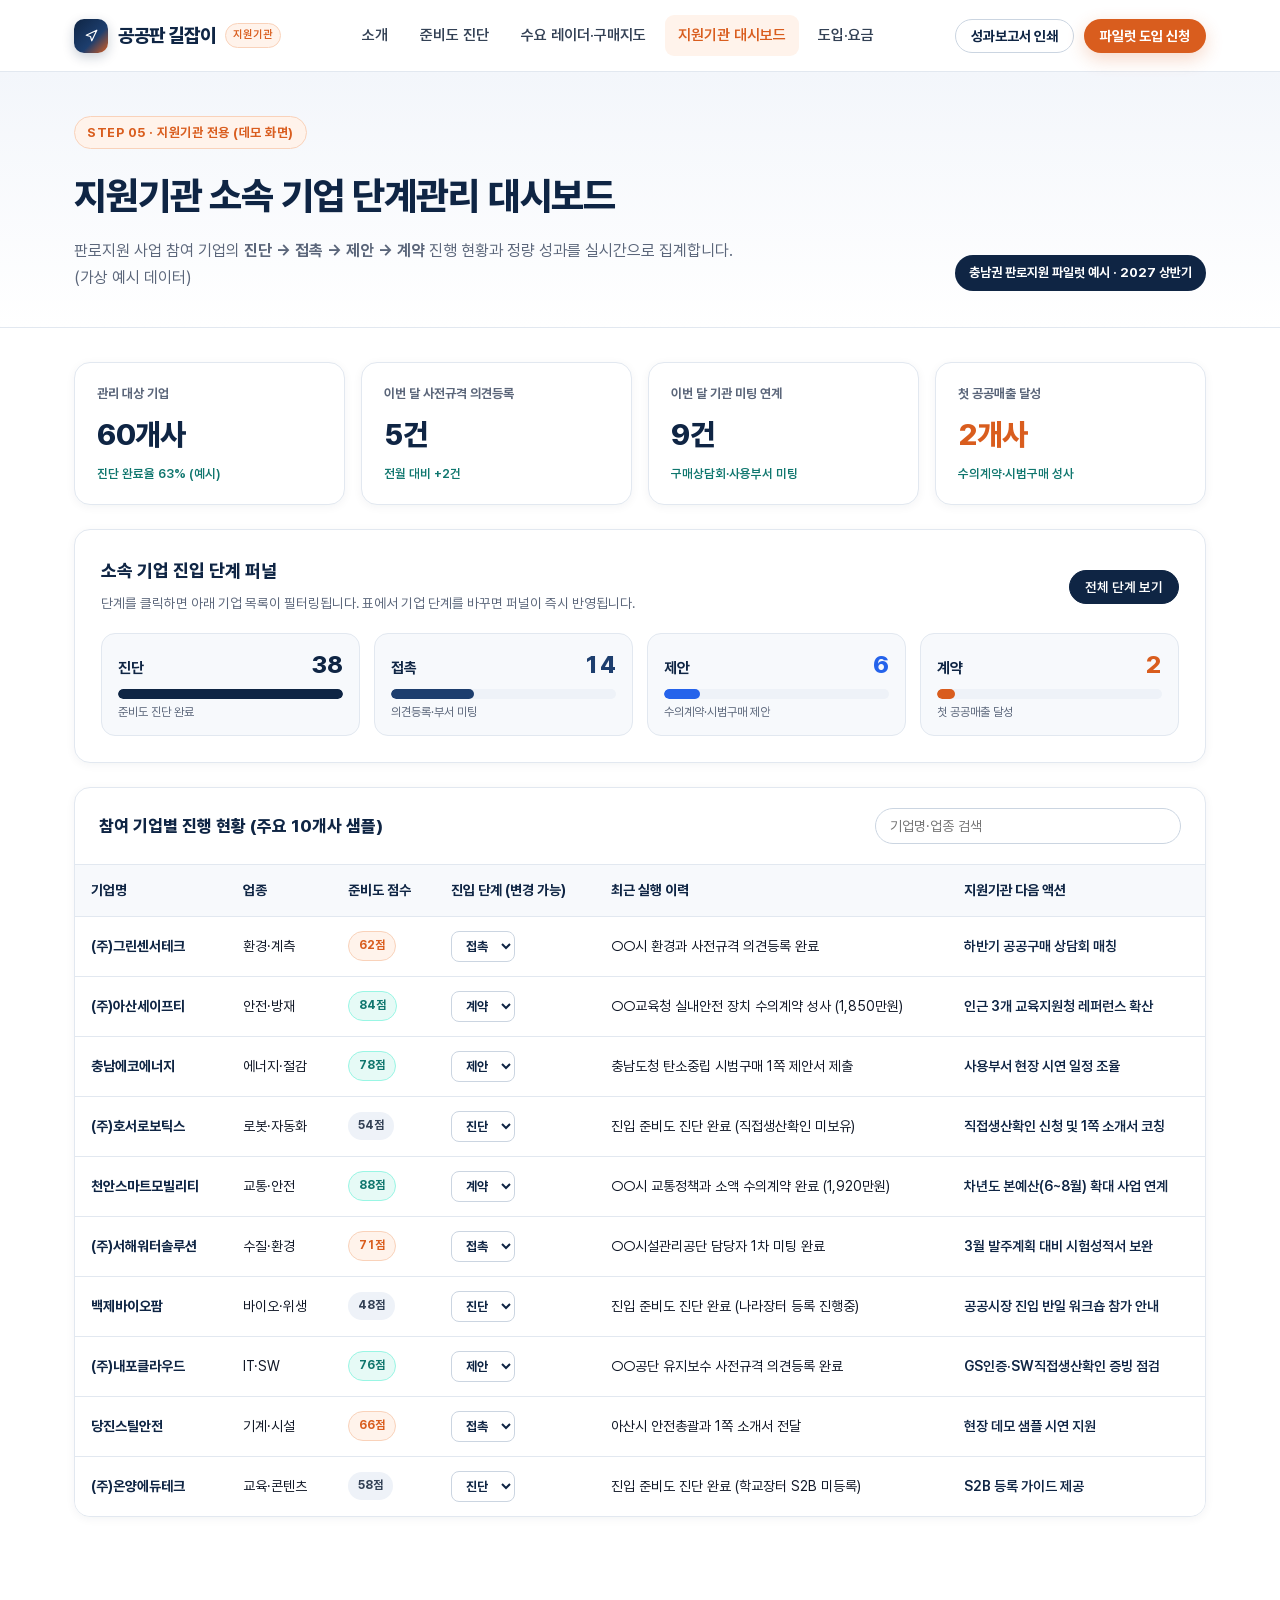
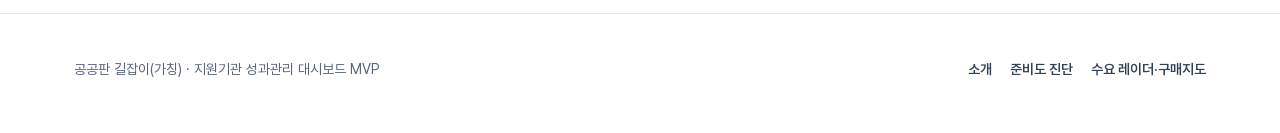
==== dashboard.html @ 9d16e3e1 "feat: initial MVP demo for 공공판 길잡이 (4-page static site + Pretendard + SEO)" ====
<!DOCTYPE html>
<html lang="ko">
<head>
  <meta charset="UTF-8" />
  <meta name="viewport" content="width=device-width, initial-scale=1.0" />
  <title>지원기관 단계관리 대시보드 — 공공판 길잡이</title>
  <meta name="description" content="테크노파크·창조경제혁신센터·창업보육센터·지자체를 위한 소속 기업 공공시장 진입 단계(진단→접촉→제안→계약) 성과관리 대시보드" />
  <meta name="robots" content="index, follow" />
  <meta name="theme-color" content="#0F2544" />
  <link rel="icon" type="image/svg+xml" href="./assets/favicon.svg" />
  <meta property="og:type" content="website" />
  <meta property="og:locale" content="ko_KR" />
  <meta property="og:title" content="지원기관 단계관리 대시보드 — 공공판 길잡이" />
  <meta property="og:description" content="소속 기업별 진단·접촉·제안·계약 퍼널과 사전규격 의견등록·기관 미팅·첫 공공매출 성과 집계" />
  <meta property="og:image" content="https://jaymunsh.github.io/modoo-demo/assets/og-image.svg" />
  <link rel="stylesheet" href="./css/style.css" />
  <style>
    .kpi-grid {
      display: grid;
      grid-template-columns: repeat(4, 1fr);
      gap: 16px;
      margin-bottom: 24px;
    }
    .kpi-card {
      background: #fff;
      border: 1px solid var(--line);
      border-radius: 16px;
      padding: 20px 22px;
      box-shadow: var(--shadow-sm);
    }
    .kpi-label {
      font-size: 13px;
      font-weight: 700;
      color: var(--muted);
      margin-bottom: 6px;
    }
    .kpi-val {
      font-size: 30px;
      font-weight: 800;
      color: var(--navy);
      letter-spacing: -0.03em;
    }
    .kpi-val.accent { color: var(--accent); }
    .kpi-sub {
      font-size: 12.5px;
      color: var(--teal);
      font-weight: 600;
      margin-top: 4px;
    }
    .funnel-grid {
      display: grid;
      grid-template-columns: repeat(4, 1fr);
      gap: 14px;
      margin-top: 16px;
    }
    .funnel-btn {
      background: var(--surface);
      border: 1.5px solid var(--line);
      border-radius: 14px;
      padding: 16px;
      text-align: left;
      cursor: pointer;
      transition: all .16s ease;
    }
    .funnel-btn:hover { border-color: var(--navy-mid); }
    .funnel-btn.active {
      border-color: var(--accent);
      background: var(--accent-soft);
    }
    .funnel-bar-bg {
      height: 10px;
      background: var(--surface-2);
      border-radius: 999px;
      overflow: hidden;
      margin: 10px 0 6px;
    }
    .funnel-bar-fill {
      height: 100%;
      border-radius: 999px;
      transition: width .25s ease;
    }
    .stage-select {
      padding: 6px 10px;
      border-radius: 8px;
      border: 1px solid var(--line-strong);
      font-size: 13px;
      font-weight: 700;
      color: var(--navy);
      background: #fff;
      cursor: pointer;
    }
    @media (max-width: 900px) {
      .kpi-grid, .funnel-grid { grid-template-columns: repeat(2, 1fr); }
    }
    @media (max-width: 520px) {
      .kpi-grid, .funnel-grid { grid-template-columns: 1fr; }
    }
  </style>
</head>
<body>
  <header class="site-header">
    <div class="wrap header-inner">
      <a href="./index.html" class="brand">
        <span class="brand-mark" aria-hidden="true">
          <svg width="17" height="17" viewBox="0 0 24 24" fill="none" stroke="currentColor" stroke-width="1.65" stroke-linecap="round" stroke-linejoin="round"><path d="M4.5 11.6L19.5 4.5L12.4 19.5L10.6 13.4L4.5 11.6Z"></path></svg>
        </span>
        <span>공공판 길잡이</span>
        <span class="brand-sub">지원기관</span>
      </a>
      <nav class="nav-links">
        <a href="./index.html" class="nav-link">소개</a>
        <a href="./diagnosis.html" class="nav-link">준비도 진단</a>
        <a href="./radar.html" class="nav-link">수요 레이더·구매지도</a>
        <a href="./dashboard.html" class="nav-link active">지원기관 대시보드</a>
        <a href="./index.html#pricing" class="nav-link">도입·요금</a>
      </nav>
      <div class="nav-actions">
        <button type="button" class="btn btn-outline btn-sm" onclick="window.print()">성과보고서 인쇄</button>
        <button type="button" class="btn btn-primary btn-sm" data-open-modal="pilot" data-preset="기관 파일럿">파일럿 도입 신청</button>
      </div>
      <button type="button" id="menuToggle" class="menu-toggle" aria-label="메뉴 열기" aria-expanded="false">
        <svg width="20" height="20" viewBox="0 0 24 24" fill="none" stroke="currentColor" stroke-width="2.2"><line x1="3" y1="6" x2="21" y2="6"></line><line x1="3" y1="12" x2="21" y2="12"></line><line x1="3" y1="18" x2="21" y2="18"></line></svg>
      </button>
    </div>
  </header>

  <div id="mobileDrawer" class="mobile-drawer">
    <a href="./index.html" class="nav-link">소개</a>
    <a href="./diagnosis.html" class="nav-link">준비도 진단</a>
    <a href="./radar.html" class="nav-link">수요 레이더·구매지도</a>
    <a href="./dashboard.html" class="nav-link active">지원기관 대시보드</a>
    <a href="./index.html#pricing" class="nav-link">도입·요금</a>
  </div>

  <section class="page-hero">
    <div class="wrap" style="display:flex;justify-content:space-between;align-items:flex-end;gap:16px;flex-wrap:wrap;">
      <div>
        <div class="eyebrow">Step 05 · 지원기관 전용 (데모 화면)</div>
        <h1>지원기관 소속 기업 단계관리 대시보드</h1>
        <p>판로지원 사업 참여 기업의 <strong>진단 → 접촉 → 제안 → 계약</strong> 진행 현황과 정량 성과를 실시간으로 집계합니다. (가상 예시 데이터)</p>
      </div>
      <span class="badge badge-navy" style="padding:7px 14px;font-size:13px;">충남권 판로지원 파일럿 예시 · 2027 상반기</span>
    </div>
  </section>

  <section class="section" style="padding-top:34px;">
    <div class="wrap">
      <!-- KPI Row -->
      <div class="kpi-grid">
        <div class="kpi-card">
          <div class="kpi-label">관리 대상 기업</div>
          <div id="kpiTotal" class="kpi-val num">60개사</div>
          <div class="kpi-sub">진단 완료율 63% (예시)</div>
        </div>
        <div class="kpi-card">
          <div class="kpi-label">이번 달 사전규격 의견등록</div>
          <div class="kpi-val num">5건</div>
          <div class="kpi-sub">전월 대비 +2건</div>
        </div>
        <div class="kpi-card">
          <div class="kpi-label">이번 달 기관 미팅 연계</div>
          <div class="kpi-val num">9건</div>
          <div class="kpi-sub">구매상담회·사용부서 미팅</div>
        </div>
        <div class="kpi-card">
          <div class="kpi-label">첫 공공매출 달성</div>
          <div id="kpiContract" class="kpi-val accent num">2개사</div>
          <div class="kpi-sub">수의계약·시범구매 성사</div>
        </div>
      </div>

      <!-- Interactive Funnel Card -->
      <div class="card" style="margin-bottom:24px;">
        <div style="display:flex;justify-content:space-between;align-items:center;flex-wrap:wrap;gap:10px;">
          <div>
            <h3 style="margin:0 0 4px;font-size:18px;font-weight:800;color:var(--navy);">소속 기업 진입 단계 퍼널</h3>
            <span style="font-size:13.5px;color:var(--muted);">단계를 클릭하면 아래 기업 목록이 필터링됩니다. 표에서 기업 단계를 바꾸면 퍼널이 즉시 반영됩니다.</span>
          </div>
          <button type="button" id="showAllStagesBtn" class="pill-btn active">전체 단계 보기</button>
        </div>
        <div id="funnelGrid" class="funnel-grid"></div>
      </div>

      <!-- Company Pipeline Table -->
      <div class="card" style="padding:0;overflow:hidden;">
        <div style="padding:20px 24px;border-bottom:1px solid var(--line);display:flex;justify-content:space-between;align-items:center;flex-wrap:wrap;gap:12px;">
          <h3 style="margin:0;font-size:17px;font-weight:800;color:var(--navy);">참여 기업별 진행 현황 (주요 10개사 샘플)</h3>
          <input id="companySearch" type="search" class="search-input" placeholder="기업명·업종 검색" />
        </div>
        <div class="table-wrap" style="border:none;border-radius:0;box-shadow:none;">
          <table class="data-table">
            <thead>
              <tr>
                <th>기업명</th>
                <th>업종</th>
                <th>준비도 점수</th>
                <th>진입 단계 (변경 가능)</th>
                <th>최근 실행 이력</th>
                <th>지원기관 다음 액션</th>
              </tr>
            </thead>
            <tbody id="companyTableBody"></tbody>
          </table>
        </div>
      </div>
    </div>
  </section>

  <!-- Pilot Modal -->
  <div id="pilotModal" class="modal-backdrop" role="dialog" aria-modal="true" aria-labelledby="pilotModalTitle">
    <div class="modal-box">
      <button type="button" id="pilotModalClose" class="modal-close" aria-label="닫기">
        <svg width="16" height="16" viewBox="0 0 24 24" fill="none" stroke="currentColor" stroke-width="2.4"><line x1="18" y1="6" x2="6" y2="18"></line><line x1="6" y1="6" x2="18" y2="18"></line></svg>
      </button>
      <div id="pilotFormWrap">
        <span class="badge badge-accent" style="margin-bottom:10px;">2027 상반기 무상 파일럿</span>
        <h3 id="pilotModalTitle" style="margin:0 0 6px;font-size:22px;color:var(--navy);">지원기관 대시보드 파일럿 신청</h3>
        <p style="margin:0;font-size:14px;color:var(--muted);">테크노파크·창조경제혁신센터·창업보육센터·지자체 담당자님께 맞춤형 파일럿 구성을 안내해 드립니다.</p>
        <form id="pilotForm" class="form-grid">
          <div>
            <label class="form-label" for="inquiryType">희망 플랜</label>
            <select id="inquiryType" class="form-control">
              <option value="기관 파일럿">2027 상반기 무상 파일럿 (충남 5곳)</option>
              <option value="라이트">라이트 (연 240만원 · 20개사)</option>
              <option value="스탠다드">스탠다드 (연 600만원 · 50개사)</option>
              <option value="위탁형">위탁형 (연 1,500만원 · 100개사)</option>
            </select>
          </div>
          <div>
            <label class="form-label" for="orgName">기관명</label>
            <input id="orgName" type="text" class="form-control" placeholder="예: 충남테크노파크 / 호서대 창업보육센터" required />
          </div>
          <div>
            <label class="form-label" for="contactInfo">담당자 성함 및 연락처</label>
            <input id="contactInfo" type="text" class="form-control" placeholder="예: 김담당 / contact@tp.or.kr" required />
          </div>
          <button type="submit" class="btn btn-primary" style="width:100%;">파일럿 신청 접수</button>
        </form>
      </div>
      <div id="pilotFormDone" style="display:none;text-align:center;padding:18px 8px;">
        <h3 style="margin:0 0 8px;color:var(--navy);">파일럿 신청이 접수되었습니다</h3>
        <p style="margin:0;font-size:14px;color:var(--muted);">프로토타입 시연용 접수가 완료되었습니다.</p>
      </div>
    </div>
  </div>

  <footer class="site-footer">
    <div class="wrap" style="display:flex;justify-content:space-between;flex-wrap:wrap;gap:12px;">
      <span>공공판 길잡이(가칭) · 지원기관 성과관리 대시보드 MVP</span>
      <div class="footer-links">
        <a href="./index.html">소개</a>
        <a href="./diagnosis.html">준비도 진단</a>
        <a href="./radar.html">수요 레이더·구매지도</a>
      </div>
    </div>
  </footer>

  <script src="./js/common.js"></script>
  <script src="./js/dashboard.js"></script>
</body>
</html>
---- css/style.css ----
/* ==========================================================================
   공공판 길잡이 — Shared Design System & Stylesheet
   ========================================================================== */

@font-face {
  font-family: 'Pretendard';
  font-weight: 400;
  font-display: swap;
  src: url('../assets/fonts/Pretendard-Regular.subset.woff2') format('woff2');
}
@font-face {
  font-family: 'Pretendard';
  font-weight: 500;
  font-display: swap;
  src: url('../assets/fonts/Pretendard-Medium.subset.woff2') format('woff2');
}
@font-face {
  font-family: 'Pretendard';
  font-weight: 600;
  font-display: swap;
  src: url('../assets/fonts/Pretendard-SemiBold.subset.woff2') format('woff2');
}
@font-face {
  font-family: 'Pretendard';
  font-weight: 700;
  font-display: swap;
  src: url('../assets/fonts/Pretendard-Bold.subset.woff2') format('woff2');
}
@font-face {
  font-family: 'Pretendard';
  font-weight: 800;
  font-display: swap;
  src: url('../assets/fonts/Pretendard-ExtraBold.subset.woff2') format('woff2');
}

:root {
  --navy: #0F2544;
  --navy-deep: #09182E;
  --navy-mid: #1D3E6E;
  --accent: #D95D1E;
  --accent-hover: #BF4D14;
  --accent-soft: #FFF3EB;
  --accent-line: #F9D2BA;
  --blue: #2563EB;
  --blue-soft: #EFF6FF;
  --blue-line: #C7DCFE;
  --teal: #0F766E;
  --teal-soft: #E6FAF6;
  --bg: #FFFFFF;
  --surface: #F7F9FC;
  --surface-2: #EEF2F8;
  --ink: #111827;
  --ink-2: #334155;
  --muted: #5B667A;
  --line: #E2E8F0;
  --line-strong: #CBD5E1;
  --radius-sm: 10px;
  --radius-md: 16px;
  --radius-lg: 24px;
  --shadow-sm: 0 2px 10px rgba(15, 37, 68, 0.05);
  --shadow-md: 0 10px 30px rgba(15, 37, 68, 0.08);
  --shadow-lg: 0 22px 54px rgba(15, 37, 68, 0.14);
  --max-w: 1180px;
  --header-h: 72px;
}

*, *::before, *::after {
  box-sizing: border-box;
}

html {
  scroll-behavior: smooth;
  -webkit-font-smoothing: antialiased;
  -moz-osx-font-smoothing: grayscale;
}

body {
  margin: 0;
  font-family: 'Pretendard', -apple-system, BlinkMacSystemFont, 'Apple SD Gothic Neo', 'Malgun Gothic', sans-serif;
  font-size: 16px;
  line-height: 1.65;
  color: var(--ink);
  background: var(--bg);
  word-break: keep-all;
  overflow-x: hidden;
}

a {
  color: inherit;
  text-decoration: none;
}

button, input, select, textarea {
  font-family: inherit;
}

img, svg {
  display: block;
}

.num {
  font-variant-numeric: tabular-nums;
}

.wrap {
  width: 100%;
  max-width: var(--max-w);
  margin: 0 auto;
  padding: 0 24px;
}

/* ==========================================================================
   Header & Navigation
   ========================================================================== */
.site-header {
  position: sticky;
  top: 0;
  z-index: 100;
  height: var(--header-h);
  background: rgba(255, 255, 255, 0.92);
  backdrop-filter: blur(12px);
  -webkit-backdrop-filter: blur(12px);
  border-bottom: 1px solid var(--line);
}

.header-inner {
  height: 100%;
  display: flex;
  align-items: center;
  justify-content: space-between;
  gap: 24px;
}

.brand {
  display: inline-flex;
  align-items: center;
  gap: 10px;
  font-weight: 800;
  font-size: 19px;
  letter-spacing: -0.4px;
  color: var(--navy);
  flex-shrink: 0;
}

.brand-mark {
  width: 34px;
  height: 34px;
  border-radius: 10px;
  background: linear-gradient(135deg, var(--navy) 0%, var(--navy-mid) 60%, var(--accent) 100%);
  display: grid;
  place-items: center;
  color: #fff;
  box-shadow: 0 4px 12px rgba(15, 37, 68, 0.22);
}

.brand-sub {
  font-size: 11px;
  font-weight: 600;
  color: var(--accent);
  background: var(--accent-soft);
  border: 1px solid var(--accent-line);
  padding: 2px 7px;
  border-radius: 999px;
  letter-spacing: 0;
}

.nav-links {
  display: flex;
  align-items: center;
  gap: 6px;
}

.nav-link {
  padding: 8px 13px;
  border-radius: 9px;
  font-size: 15px;
  font-weight: 600;
  color: var(--ink-2);
  transition: color 0.18s ease, background 0.18s ease;
  position: relative;
}

.nav-link:hover {
  color: var(--navy);
  background: var(--surface);
}

.nav-link.active {
  color: var(--accent);
  background: var(--accent-soft);
}

.nav-actions {
  display: flex;
  align-items: center;
  gap: 10px;
  flex-shrink: 0;
}

.btn {
  display: inline-flex;
  align-items: center;
  justify-content: center;
  gap: 8px;
  padding: 11px 20px;
  border-radius: 999px;
  font-size: 15px;
  font-weight: 700;
  border: 1px solid transparent;
  cursor: pointer;
  transition: transform 0.16s ease, box-shadow 0.16s ease, background 0.16s ease, border-color 0.16s ease, color 0.16s ease;
  white-space: nowrap;
}

.btn:active {
  transform: translateY(0);
}

.btn-primary {
  background: var(--accent);
  color: #fff;
  box-shadow: 0 6px 18px rgba(217, 93, 30, 0.24);
}

.btn-primary:hover {
  background: var(--accent-hover);
  transform: translateY(-1px);
  box-shadow: 0 10px 24px rgba(217, 93, 30, 0.32);
}

.btn-navy {
  background: var(--navy);
  color: #fff;
  box-shadow: 0 6px 18px rgba(15, 37, 68, 0.18);
}

.btn-navy:hover {
  background: var(--navy-mid);
  transform: translateY(-1px);
}

.btn-outline {
  background: #fff;
  color: var(--navy);
  border-color: var(--line-strong);
}

.btn-outline:hover {
  border-color: var(--navy);
  background: var(--surface);
  transform: translateY(-1px);
}

.btn-ghost-light {
  background: rgba(255, 255, 255, 0.1);
  color: #fff;
  border-color: rgba(255, 255, 255, 0.28);
}

.btn-ghost-light:hover {
  background: rgba(255, 255, 255, 0.18);
  border-color: rgba(255, 255, 255, 0.5);
}

.btn-sm {
  padding: 8px 15px;
  font-size: 14px;
}

.btn-lg {
  padding: 14px 26px;
  font-size: 16px;
}

.menu-toggle {
  display: none;
  width: 42px;
  height: 42px;
  border-radius: 10px;
  border: 1px solid var(--line);
  background: #fff;
  align-items: center;
  justify-content: center;
  cursor: pointer;
  color: var(--navy);
}

.mobile-drawer {
  display: none;
  position: fixed;
  top: var(--header-h);
  left: 0;
  right: 0;
  background: #fff;
  border-bottom: 1px solid var(--line);
  box-shadow: var(--shadow-lg);
  padding: 16px 24px 24px;
  z-index: 99;
}

.mobile-drawer.open {
  display: block;
}

.mobile-drawer .nav-link {
  display: block;
  padding: 12px 14px;
  margin-bottom: 4px;
}

.mobile-drawer-cta {
  display: grid;
  grid-template-columns: 1fr 1fr;
  gap: 10px;
  margin-top: 14px;
  padding-top: 14px;
  border-top: 1px solid var(--line);
}

/* ==========================================================================
   Section Utilities & Typography
   ========================================================================== */
.section {
  padding: 96px 0;
}

.section-surface {
  background: var(--surface);
  border-top: 1px solid var(--line);
  border-bottom: 1px solid var(--line);
}

.section-navy {
  background: var(--navy-deep);
  color: #fff;
}

.eyebrow {
  display: inline-flex;
  align-items: center;
  gap: 8px;
  font-size: 13px;
  font-weight: 700;
  letter-spacing: 0.04em;
  text-transform: uppercase;
  color: var(--accent);
  background: var(--accent-soft);
  border: 1px solid var(--accent-line);
  padding: 5px 12px;
  border-radius: 999px;
  margin-bottom: 16px;
}

.eyebrow-blue {
  color: var(--blue);
  background: var(--blue-soft);
  border-color: var(--blue-line);
}

.eyebrow-dark {
  color: #FDBA8C;
  background: rgba(217, 93, 30, 0.16);
  border-color: rgba(253, 186, 140, 0.3);
}

.sec-head {
  max-width: 720px;
  margin-bottom: 48px;
}

.sec-head.center {
  margin-left: auto;
  margin-right: auto;
  text-align: center;
}

.sec-title {
  margin: 0 0 14px;
  font-size: clamp(28px, 3.6vw, 40px);
  font-weight: 800;
  line-height: 1.24;
  letter-spacing: -0.03em;
  color: var(--navy);
}

.section-navy .sec-title {
  color: #fff;
}

.sec-lead {
  margin: 0;
  font-size: 17px;
  line-height: 1.72;
  color: var(--muted);
}

.section-navy .sec-lead {
  color: rgba(255, 255, 255, 0.76);
}

.card {
  background: #fff;
  border: 1px solid var(--line);
  border-radius: var(--radius-md);
  padding: 26px;
  box-shadow: var(--shadow-sm);
}

.badge {
  display: inline-flex;
  align-items: center;
  gap: 5px;
  font-size: 12px;
  font-weight: 700;
  padding: 4px 10px;
  border-radius: 999px;
}

.badge-accent {
  background: var(--accent-soft);
  color: var(--accent);
  border: 1px solid var(--accent-line);
}

.badge-blue {
  background: var(--blue-soft);
  color: var(--blue);
  border: 1px solid var(--blue-line);
}

.badge-teal {
  background: var(--teal-soft);
  color: var(--teal);
  border: 1px solid #99F6E4;
}

.badge-navy {
  background: var(--navy);
  color: #fff;
}

.badge-gray {
  background: var(--surface-2);
  color: var(--ink-2);
}

/* ==========================================================================
   Hero Section (Landing)
   ========================================================================== */
.hero {
  position: relative;
  padding: 72px 0 88px;
  background:
    radial-gradient(circle at 85% 15%, rgba(217, 93, 30, 0.08) 0%, transparent 42%),
    radial-gradient(circle at 12% 10%, rgba(37, 99, 235, 0.08) 0%, transparent 44%),
    linear-gradient(180deg, #F4F7FC 0%, #FFFFFF 100%);
  border-bottom: 1px solid var(--line);
}

.hero-grid {
  display: grid;
  grid-template-columns: 1.12fr 0.88fr;
  gap: 44px;
  align-items: center;
}

.hero h1 {
  margin: 0 0 20px;
  font-size: clamp(34px, 4.4vw, 52px);
  font-weight: 800;
  line-height: 1.18;
  letter-spacing: -0.035em;
  color: var(--navy);
}

.hero h1 .hl {
  color: var(--accent);
  position: relative;
}

.hero-lead {
  margin: 0 0 28px;
  font-size: 18px;
  line-height: 1.72;
  color: var(--ink-2);
  max-width: 560px;
}

.hero-cta {
  display: flex;
  flex-wrap: wrap;
  gap: 12px;
  margin-bottom: 20px;
}

.hero-note {
  font-size: 13.5px;
  color: var(--muted);
  display: flex;
  flex-wrap: wrap;
  gap: 14px;
  margin-bottom: 34px;
}

.hero-note span {
  display: inline-flex;
  align-items: center;
  gap: 6px;
}

.hero-stats {
  display: grid;
  grid-template-columns: repeat(3, 1fr);
  gap: 14px;
  padding-top: 24px;
  border-top: 1px solid var(--line);
}

.hero-stat {
  background: rgba(255, 255, 255, 0.85);
  border: 1px solid var(--line);
  border-radius: 14px;
  padding: 14px 16px;
}

.hero-stat-val {
  font-size: 24px;
  font-weight: 800;
  color: var(--navy);
  letter-spacing: -0.03em;
  line-height: 1.2;
}

.hero-stat-val.accent {
  color: var(--accent);
}

.hero-stat-label {
  font-size: 12.5px;
  color: var(--muted);
  margin-top: 4px;
  line-height: 1.4;
}

/* Hero Live Preview Mockup */
.hero-preview {
  background: #fff;
  border: 1px solid var(--line);
  border-radius: var(--radius-lg);
  box-shadow: var(--shadow-lg);
  overflow: hidden;
}

.preview-topbar {
  background: var(--navy);
  color: #fff;
  padding: 14px 20px;
  display: flex;
  align-items: center;
  justify-content: space-between;
  font-size: 13px;
  font-weight: 600;
}

.preview-dots {
  display: flex;
  gap: 6px;
}

.preview-dots i {
  width: 9px;
  height: 9px;
  border-radius: 50%;
  background: rgba(255, 255, 255, 0.28);
  display: block;
}

.preview-dots i:first-child { background: #F97316; }
.preview-dots i:nth-child(2) { background: #FACC15; }
.preview-dots i:nth-child(3) { background: #34D399; }

.preview-body {
  padding: 20px;
  display: flex;
  flex-direction: column;
  gap: 14px;
}

.preview-score-row {
  display: flex;
  align-items: center;
  justify-content: space-between;
  background: var(--surface);
  border: 1px solid var(--line);
  border-radius: 14px;
  padding: 14px 16px;
}

.preview-score-num {
  font-size: 32px;
  font-weight: 800;
  color: var(--accent);
  line-height: 1;
}

.preview-bars {
  display: grid;
  gap: 8px;
}

.mini-bar-row {
  display: grid;
  grid-template-columns: 76px 1fr 34px;
  align-items: center;
  gap: 10px;
  font-size: 12.5px;
  color: var(--ink-2);
  font-weight: 600;
}

.mini-track {
  height: 8px;
  border-radius: 999px;
  background: var(--surface-2);
  overflow: hidden;
}

.mini-fill {
  height: 100%;
  border-radius: 999px;
  background: var(--navy);
}

.mini-fill.accent {
  background: var(--accent);
}

.preview-radar-list {
  display: grid;
  gap: 8px;
}

.preview-radar-item {
  display: flex;
  align-items: center;
  justify-content: space-between;
  gap: 10px;
  padding: 11px 14px;
  border: 1px solid var(--line);
  border-radius: 12px;
  background: #fff;
  transition: border-color 0.15s ease;
}

.preview-radar-item:hover {
  border-color: var(--accent-line);
}

.preview-radar-title {
  font-size: 13.5px;
  font-weight: 700;
  color: var(--navy);
}

.preview-radar-sub {
  font-size: 12px;
  color: var(--muted);
}

.preview-map-strip {
  background: var(--accent-soft);
  border: 1px solid var(--accent-line);
  border-radius: 12px;
  padding: 12px 14px;
  font-size: 12.5px;
  color: var(--navy);
}

.preview-map-strip strong {
  color: var(--accent);
  display: block;
  margin-bottom: 4px;
}

/* ==========================================================================
   Timeline Diagram (Fig 1: Pre-bid vs Post-bid)
   ========================================================================== */
.timeline-card {
  background: #fff;
  border: 1px solid var(--line);
  border-radius: var(--radius-lg);
  padding: 32px;
  box-shadow: var(--shadow-md);
}

.zone-bars {
  display: grid;
  grid-template-columns: 3fr 2fr;
  gap: 18px;
  margin-bottom: 18px;
}

.zone-bar {
  padding: 10px 16px;
  border-radius: 10px;
  font-size: 14px;
  font-weight: 700;
  display: flex;
  align-items: center;
  justify-content: space-between;
  gap: 10px;
}

.zone-bar.pre {
  background: var(--accent);
  color: #fff;
}

.zone-bar.post {
  background: var(--navy);
  color: #fff;
}

.timeline-steps {
  display: grid;
  grid-template-columns: repeat(5, 1fr);
  gap: 14px;
  margin-bottom: 22px;
}

.t-step {
  border-radius: 14px;
  padding: 18px 16px;
  border: 1.5px solid var(--line);
  position: relative;
}

.t-step.pre {
  background: var(--accent-soft);
  border-color: var(--accent-line);
}

.t-step.post {
  background: var(--blue-soft);
  border-color: var(--blue-line);
}

.t-step-num {
  font-size: 11.5px;
  font-weight: 800;
  color: var(--accent);
  margin-bottom: 6px;
}

.t-step.post .t-step-num {
  color: var(--blue);
}

.t-step h4 {
  margin: 0 0 6px;
  font-size: 16px;
  font-weight: 800;
  color: var(--navy);
}

.t-step p {
  margin: 0;
  font-size: 13px;
  color: var(--ink-2);
  line-height: 1.5;
}

.nonbid-banner {
  background: var(--navy);
  color: #fff;
  border-radius: 14px;
  padding: 20px 24px;
  display: flex;
  align-items: center;
  justify-content: space-between;
  gap: 20px;
  flex-wrap: wrap;
}

.nonbid-banner h4 {
  margin: 0 0 4px;
  font-size: 16px;
  font-weight: 800;
  color: #FDBA8C;
}

.nonbid-banner p {
  margin: 0;
  font-size: 14px;
  color: rgba(255, 255, 255, 0.85);
}

/* ==========================================================================
   Interactive Feature Showcase (Index)
   ========================================================================== */
.showcase-tabs {
  display: grid;
  grid-template-columns: repeat(4, 1fr);
  gap: 12px;
  margin-bottom: 24px;
}

.showcase-tab {
  text-align: left;
  background: #fff;
  border: 1.5px solid var(--line);
  border-radius: 14px;
  padding: 16px 18px;
  cursor: pointer;
  transition: all 0.18s ease;
}

.showcase-tab:hover {
  border-color: var(--navy-mid);
  transform: translateY(-2px);
}

.showcase-tab.active {
  background: var(--navy);
  border-color: var(--navy);
  color: #fff;
  box-shadow: var(--shadow-md);
}

.showcase-tab-num {
  font-size: 12px;
  font-weight: 800;
  color: var(--accent);
  margin-bottom: 4px;
}

.showcase-tab.active .showcase-tab-num {
  color: #FDBA8C;
}

.showcase-tab-title {
  font-size: 16px;
  font-weight: 800;
  color: var(--navy);
}

.showcase-tab.active .showcase-tab-title {
  color: #fff;
}

.showcase-tab-sub {
  font-size: 12.5px;
  color: var(--muted);
  margin-top: 3px;
}

.showcase-tab.active .showcase-tab-sub {
  color: rgba(255, 255, 255, 0.72);
}

.showcase-panel {
  display: none;
  background: #fff;
  border: 1px solid var(--line);
  border-radius: var(--radius-lg);
  padding: 32px;
  box-shadow: var(--shadow-md);
}

.showcase-panel.active {
  display: grid;
  grid-template-columns: 0.92fr 1.08fr;
  gap: 32px;
  align-items: start;
}

.showcase-info h3 {
  margin: 0 0 10px;
  font-size: 24px;
  font-weight: 800;
  color: var(--navy);
}

.showcase-info p {
  margin: 0 0 18px;
  color: var(--ink-2);
  font-size: 15.5px;
}

.check-list {
  list-style: none;
  padding: 0;
  margin: 0 0 22px;
  display: grid;
  gap: 10px;
}

.check-list li {
  display: flex;
  align-items: flex-start;
  gap: 10px;
  font-size: 14.5px;
  color: var(--ink-2);
}

.check-list li svg {
  flex-shrink: 0;
  margin-top: 3px;
  color: var(--accent);
}

.showcase-demo {
  background: var(--surface);
  border: 1px solid var(--line);
  border-radius: 16px;
  padding: 22px;
}

/* Interactive Mini Diagnosis Widget inside Showcase */
.mini-q-list {
  display: grid;
  gap: 10px;
  margin: 14px 0 16px;
}

.mini-q-item {
  display: flex;
  align-items: center;
  gap: 10px;
  background: #fff;
  border: 1px solid var(--line);
  border-radius: 10px;
  padding: 11px 14px;
  cursor: pointer;
  font-size: 14px;
  font-weight: 600;
  color: var(--navy);
  transition: border-color 0.15s ease, background 0.15s ease;
}

.mini-q-item:hover {
  border-color: var(--accent-line);
}

.mini-q-item input {
  width: 17px;
  height: 17px;
  accent-color: var(--accent);
  cursor: pointer;
}

/* ==========================================================================
   Scenario Storyboard & Positioning
   ========================================================================== */
.scenario-grid {
  display: grid;
  grid-template-columns: repeat(4, 1fr);
  gap: 16px;
}

.scenario-step {
  background: #fff;
  border: 1px solid var(--line);
  border-radius: 16px;
  padding: 22px;
  position: relative;
}

.scenario-step-tag {
  font-size: 12px;
  font-weight: 800;
  color: var(--accent);
  margin-bottom: 8px;
}

.scenario-step h4 {
  margin: 0 0 8px;
  font-size: 17px;
  font-weight: 800;
  color: var(--navy);
}

.scenario-step p {
  margin: 0;
  font-size: 14px;
  color: var(--ink-2);
  line-height: 1.6;
}

/* Comparison & Matrix */
.compare-layout {
  display: grid;
  grid-template-columns: 1.25fr 0.75fr;
  gap: 24px;
  align-items: stretch;
}

.table-wrap {
  overflow-x: auto;
  background: #fff;
  border: 1px solid var(--line);
  border-radius: 16px;
  box-shadow: var(--shadow-sm);
}

.data-table {
  width: 100%;
  border-collapse: collapse;
  font-size: 14px;
}

.data-table th, .data-table td {
  padding: 14px 16px;
  text-align: left;
  border-bottom: 1px solid var(--line);
}

.data-table th {
  background: var(--surface);
  font-weight: 700;
  color: var(--navy);
  white-space: nowrap;
}

.data-table tr:last-child td {
  border-bottom: none;
}

.data-table .col-hl {
  background: var(--accent-soft);
  color: var(--navy);
  font-weight: 700;
}

.data-table th.col-hl {
  background: var(--accent);
  color: #fff;
}

.matrix-card {
  background: #fff;
  border: 1px solid var(--line);
  border-radius: 16px;
  padding: 22px;
  box-shadow: var(--shadow-sm);
  display: flex;
  flex-direction: column;
  justify-content: space-between;
}

/* ==========================================================================
   Pricing Section
   ========================================================================== */
.pricing-grid {
  display: grid;
  grid-template-columns: repeat(3, 1fr);
  gap: 20px;
  margin-bottom: 20px;
}

.price-card {
  background: #fff;
  border: 1.5px solid var(--line);
  border-radius: 20px;
  padding: 28px;
  display: flex;
  flex-direction: column;
  justify-content: space-between;
  position: relative;
  transition: transform 0.2s ease, box-shadow 0.2s ease;
}

.price-card:hover {
  transform: translateY(-4px);
  box-shadow: var(--shadow-md);
}

.price-card.featured {
  border-color: var(--accent);
  box-shadow: 0 16px 40px rgba(217, 93, 30, 0.12);
}

.price-tag {
  position: absolute;
  top: -12px;
  right: 22px;
  background: var(--accent);
  color: #fff;
  font-size: 12px;
  font-weight: 800;
  padding: 4px 12px;
  border-radius: 999px;
}

.price-name {
  font-size: 20px;
  font-weight: 800;
  color: var(--navy);
  margin: 0 0 6px;
}

.price-target {
  font-size: 13.5px;
  color: var(--muted);
  margin: 0 0 18px;
}

.price-amount {
  font-size: 32px;
  font-weight: 800;
  color: var(--navy);
  letter-spacing: -0.03em;
  margin-bottom: 6px;
}

.price-amount span {
  font-size: 14px;
  font-weight: 600;
  color: var(--muted);
}

.price-sub-grid {
  display: grid;
  grid-template-columns: 1fr 1fr;
  gap: 20px;
}

/* ==========================================================================
   FAQ Accordion
   ========================================================================== */
.faq-list {
  max-width: 840px;
  margin: 0 auto;
  display: grid;
  gap: 12px;
}

.faq-item {
  background: #fff;
  border: 1px solid var(--line);
  border-radius: 14px;
  overflow: hidden;
}

.faq-q {
  width: 100%;
  background: none;
  border: none;
  padding: 20px 22px;
  text-align: left;
  font-size: 16px;
  font-weight: 700;
  color: var(--navy);
  display: flex;
  align-items: center;
  justify-content: space-between;
  gap: 16px;
  cursor: pointer;
}

.faq-q svg {
  flex-shrink: 0;
  transition: transform 0.2s ease;
  color: var(--muted);
}

.faq-item.open .faq-q svg {
  transform: rotate(180deg);
  color: var(--accent);
}

.faq-a {
  display: none;
  padding: 0 22px 20px;
  font-size: 15px;
  color: var(--ink-2);
  line-height: 1.7;
}

.faq-item.open .faq-a {
  display: block;
}

/* ==========================================================================
   CTA Band & Footer
   ========================================================================== */
.cta-band {
  background: linear-gradient(135deg, var(--navy-deep) 0%, var(--navy) 65%, #234678 100%);
  color: #fff;
  border-radius: var(--radius-lg);
  padding: 52px 44px;
  display: flex;
  align-items: center;
  justify-content: space-between;
  gap: 28px;
  flex-wrap: wrap;
  box-shadow: var(--shadow-lg);
}

.cta-band h2 {
  margin: 0 0 10px;
  font-size: clamp(24px, 3vw, 34px);
  font-weight: 800;
  letter-spacing: -0.02em;
}

.cta-band p {
  margin: 0;
  font-size: 16px;
  color: rgba(255, 255, 255, 0.8);
  max-width: 560px;
}

.site-footer {
  background: #fff;
  border-top: 1px solid var(--line);
  padding: 44px 0 52px;
  font-size: 14px;
  color: var(--muted);
}

.footer-top {
  display: flex;
  justify-content: space-between;
  align-items: flex-start;
  gap: 28px;
  flex-wrap: wrap;
  padding-bottom: 24px;
  border-bottom: 1px solid var(--line);
  margin-bottom: 20px;
}

.footer-links {
  display: flex;
  flex-wrap: wrap;
  gap: 18px;
  font-weight: 600;
  color: var(--ink-2);
}

.footer-links a:hover {
  color: var(--accent);
}

/* ==========================================================================
   Subpage Hero & App Shell (Diagnosis, Radar, Dashboard)
   ========================================================================== */
.page-hero {
  background: linear-gradient(180deg, #F3F6FB 0%, #FFFFFF 100%);
  border-bottom: 1px solid var(--line);
  padding: 44px 0 36px;
}

.page-hero h1 {
  margin: 0 0 10px;
  font-size: clamp(26px, 3.2vw, 38px);
  font-weight: 800;
  letter-spacing: -0.03em;
  color: var(--navy);
}

.page-hero p {
  margin: 0;
  font-size: 16px;
  color: var(--muted);
  max-width: 680px;
}

.filter-bar {
  display: flex;
  flex-wrap: wrap;
  gap: 10px;
  align-items: center;
  margin-bottom: 22px;
}

.pill-btn {
  padding: 8px 15px;
  border-radius: 999px;
  border: 1px solid var(--line-strong);
  background: #fff;
  color: var(--ink-2);
  font-size: 13.5px;
  font-weight: 600;
  cursor: pointer;
  transition: all 0.15s ease;
}

.pill-btn:hover {
  border-color: var(--navy);
  color: var(--navy);
}

.pill-btn.active {
  background: var(--navy);
  border-color: var(--navy);
  color: #fff;
}

.search-input {
  padding: 9px 14px;
  border-radius: 999px;
  border: 1px solid var(--line-strong);
  font-size: 14px;
  min-width: 260px;
  outline: none;
}

.search-input:focus {
  border-color: var(--accent);
}

/* Modal */
.modal-backdrop {
  position: fixed;
  inset: 0;
  background: rgba(9, 24, 46, 0.56);
  backdrop-filter: blur(4px);
  z-index: 200;
  display: none;
  align-items: center;
  justify-content: center;
  padding: 20px;
}

.modal-backdrop.open {
  display: flex;
}

.modal-box {
  background: #fff;
  border-radius: 20px;
  max-width: 500px;
  width: 100%;
  padding: 28px;
  box-shadow: var(--shadow-lg);
  position: relative;
}

.modal-close {
  position: absolute;
  top: 18px;
  right: 18px;
  width: 34px;
  height: 34px;
  border-radius: 50%;
  border: 1px solid var(--line);
  background: var(--surface);
  cursor: pointer;
  display: grid;
  place-items: center;
  color: var(--ink-2);
}

.form-grid {
  display: grid;
  gap: 14px;
  margin-top: 18px;
}

.form-label {
  display: block;
  font-size: 13.5px;
  font-weight: 700;
  color: var(--navy);
  margin-bottom: 6px;
}

.form-control {
  width: 100%;
  padding: 11px 13px;
  border: 1px solid var(--line-strong);
  border-radius: 10px;
  font-size: 14.5px;
  outline: none;
}

.form-control:focus {
  border-color: var(--accent);
  box-shadow: 0 0 0 3px rgba(217, 93, 30, 0.12);
}

/* ==========================================================================
   Trust, Dual-Customer, Roadmap & Reference Sources
   ========================================================================== */
.dual-grid {
  display: grid;
  grid-template-columns: 1fr 1fr;
  gap: 20px;
  margin-bottom: 24px;
}

.dual-card {
  background: #fff;
  border: 1.5px solid var(--line);
  border-radius: 18px;
  padding: 26px;
  box-shadow: var(--shadow-sm);
}

.dual-card.buyer {
  border-color: var(--navy-mid);
  background: linear-gradient(180deg, #F8FAFE 0%, #FFFFFF 100%);
}

.dual-card h3 {
  margin: 10px 0 8px;
  font-size: 20px;
  font-weight: 800;
  color: var(--navy);
}

.dual-card p {
  margin: 0 0 14px;
  font-size: 14.5px;
  color: var(--ink-2);
}

.moat-grid {
  display: grid;
  grid-template-columns: repeat(3, 1fr);
  gap: 16px;
  margin-bottom: 36px;
}

.moat-card {
  background: #fff;
  border: 1px solid var(--line);
  border-radius: 16px;
  padding: 22px;
}

.moat-num {
  font-size: 12px;
  font-weight: 800;
  color: var(--accent);
  margin-bottom: 6px;
}

.moat-card h4 {
  margin: 0 0 8px;
  font-size: 16.5px;
  font-weight: 800;
  color: var(--navy);
}

.moat-card p {
  margin: 0;
  font-size: 14px;
  color: var(--ink-2);
  line-height: 1.6;
}

.roadmap-grid {
  display: grid;
  grid-template-columns: repeat(4, 1fr);
  gap: 14px;
}

.roadmap-card {
  background: rgba(255, 255, 255, 0.06);
  border: 1px solid rgba(255, 255, 255, 0.14);
  border-radius: 16px;
  padding: 20px;
}

.roadmap-card.now {
  background: rgba(217, 93, 30, 0.16);
  border-color: rgba(253, 186, 140, 0.42);
}

.roadmap-ver {
  font-size: 12.5px;
  font-weight: 800;
  color: #FDBA8C;
  margin-bottom: 6px;
}

.roadmap-card h4 {
  margin: 0 0 8px;
  font-size: 16.5px;
  font-weight: 800;
  color: #fff;
}

.roadmap-card p {
  margin: 0 0 10px;
  font-size: 13.5px;
  color: rgba(255, 255, 255, 0.82);
  line-height: 1.55;
}

.roadmap-kpi {
  font-size: 12px;
  font-weight: 700;
  color: #93C5FD;
}

.sources-details {
  margin-top: 16px;
  background: var(--surface);
  border: 1px solid var(--line);
  border-radius: 12px;
  padding: 12px 16px;
}

.sources-details summary {
  cursor: pointer;
  font-size: 13px;
  font-weight: 700;
  color: var(--navy);
  list-style: none;
  display: flex;
  align-items: center;
  justify-content: space-between;
}

.sources-details summary::-webkit-details-marker {
  display: none;
}

.sources-list {
  margin: 12px 0 0;
  padding-left: 18px;
  display: grid;
  grid-template-columns: repeat(2, 1fr);
  gap: 6px 20px;
  font-size: 12px;
  color: var(--muted);
}

.sources-list a {
  color: var(--ink-2);
  text-decoration: underline;
  text-underline-offset: 2px;
}

.sources-list a:hover {
  color: var(--accent);
}

/* Safe Progressive Scroll Reveal */
.js-reveal-ready .reveal {
  opacity: 0;
  transform: translateY(16px);
  transition: opacity 0.45s ease, transform 0.45s ease;
}

.js-reveal-ready .reveal.is-visible {
  opacity: 1;
  transform: translateY(0);
}

@media (prefers-reduced-motion: reduce) {
  .js-reveal-ready .reveal {
    opacity: 1;
    transform: none;
    transition: none;
  }
}

/* ==========================================================================
   Responsive Breakpoints
   ========================================================================== */
@media (max-width: 1024px) {
  .hero-grid,
  .showcase-panel.active,
  .compare-layout,
  .dual-grid {
    grid-template-columns: 1fr;
  }
  .timeline-steps,
  .roadmap-grid {
    grid-template-columns: repeat(2, 1fr);
  }
  .moat-grid {
    grid-template-columns: 1fr;
  }
  .zone-bars {
    grid-template-columns: 1fr;
  }
  .showcase-tabs,
  .scenario-grid {
    grid-template-columns: repeat(2, 1fr);
  }
  .pricing-grid {
    grid-template-columns: 1fr;
  }
  .sources-list {
    grid-template-columns: 1fr;
  }
}

@media (max-width: 820px) {
  .nav-links,
  .nav-actions {
    display: none;
  }
  .menu-toggle {
    display: inline-flex;
  }
  .section {
    padding: 64px 0;
  }
  .hero {
    padding: 48px 0 56px;
  }
  .hero-stats,
  .price-sub-grid {
    grid-template-columns: 1fr;
  }
  .cta-band {
    padding: 34px 24px;
  }
}

@media (max-width: 560px) {
  .timeline-steps,
  .showcase-tabs,
  .scenario-grid,
  .roadmap-grid {
    grid-template-columns: 1fr;
  }
  .search-input {
    min-width: 0;
    width: 100%;
  }
}

@media print {
  .site-header,
  .site-footer,
  .no-print {
    display: none !important;
  }
  body {
    background: #fff;
  }
  .card {
    box-shadow: none;
    break-inside: avoid;
  }
}
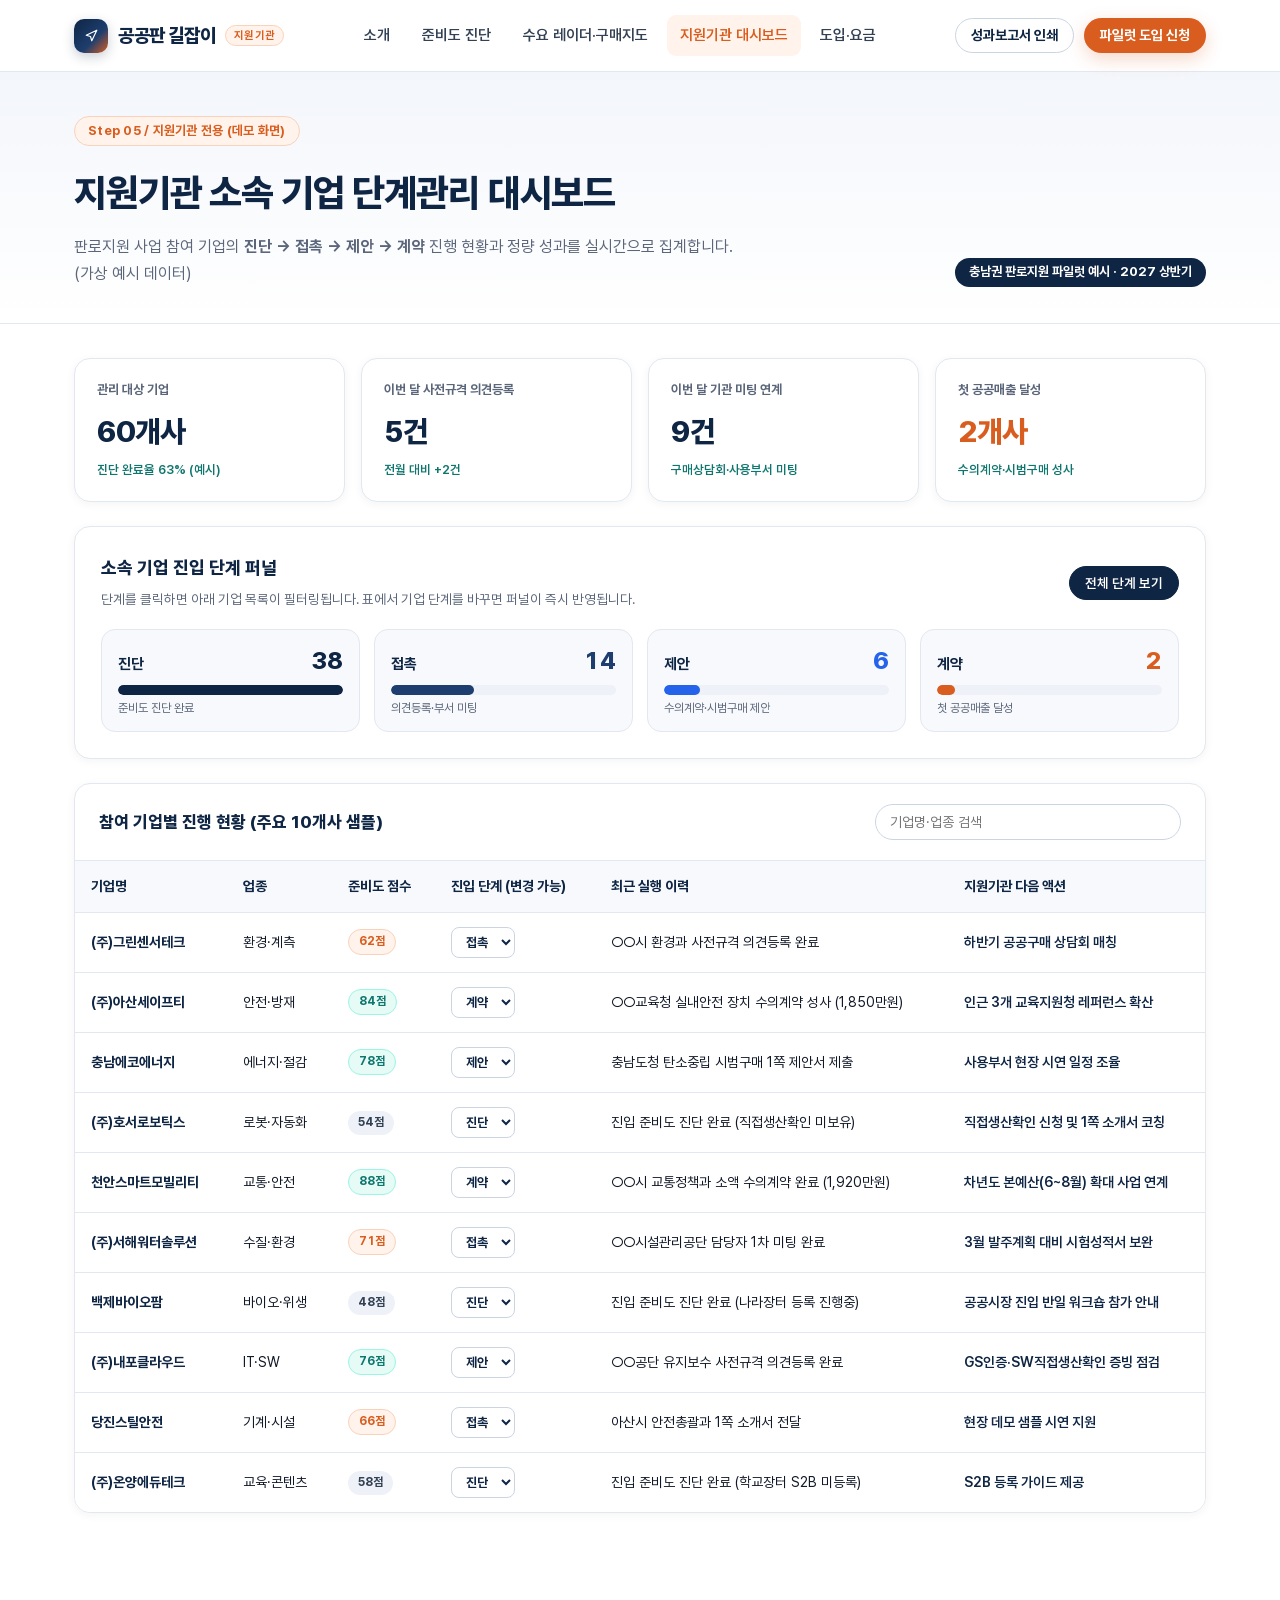
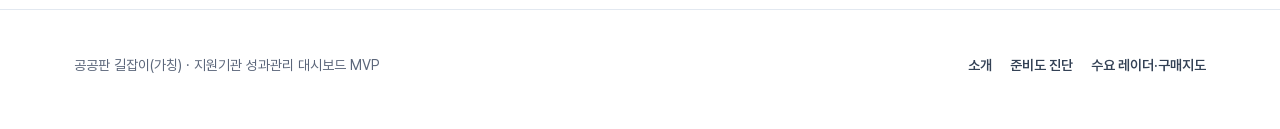
==== commit 85911948: "polish: fix single-line preview strip, reduce middle-dot overuse, add timeline arrows and mobile gri" ====
--- a/dashboard.html
+++ b/dashboard.html
@@ -135,7 +135,7 @@
   <section class="page-hero">
     <div class="wrap" style="display:flex;justify-content:space-between;align-items:flex-end;gap:16px;flex-wrap:wrap;">
       <div>
-        <div class="eyebrow">Step 05 · 지원기관 전용 (데모 화면)</div>
+        <div class="eyebrow">Step 05 / 지원기관 전용 (데모 화면)</div>
         <h1>지원기관 소속 기업 단계관리 대시보드</h1>
         <p>판로지원 사업 참여 기업의 <strong>진단 → 접촉 → 제안 → 계약</strong> 진행 현황과 정량 성과를 실시간으로 집계합니다. (가상 예시 데이터)</p>
       </div>
@@ -187,6 +187,7 @@
           <h3 style="margin:0;font-size:17px;font-weight:800;color:var(--navy);">참여 기업별 진행 현황 (주요 10개사 샘플)</h3>
           <input id="companySearch" type="search" class="search-input" placeholder="기업명·업종 검색" />
         </div>
+        <div class="table-scroll-hint">← 좌우로 스크롤하여 단계 변경 및 전체 내용을 확인하세요 →</div>
         <div class="table-wrap" style="border:none;border-radius:0;box-shadow:none;">
           <table class="data-table">
             <thead>
--- a/css/style.css
+++ b/css/style.css
@@ -154,14 +154,18 @@
 }
 
 .brand-sub {
+  display: inline-flex;
+  align-items: center;
+  justify-content: center;
+  line-height: 1;
   font-size: 11px;
-  font-weight: 600;
+  font-weight: 700;
   color: var(--accent);
   background: var(--accent-soft);
   border: 1px solid var(--accent-line);
-  padding: 2px 7px;
+  padding: 4px 8px;
   border-radius: 999px;
-  letter-spacing: 0;
+  letter-spacing: 0.02em;
 }
 
 .nav-links {
@@ -206,6 +210,7 @@
   border-radius: 999px;
   font-size: 15px;
   font-weight: 700;
+  line-height: 1.2;
   border: 1px solid transparent;
   cursor: pointer;
   transition: transform 0.16s ease, box-shadow 0.16s ease, background 0.16s ease, border-color 0.16s ease, color 0.16s ease;
@@ -324,6 +329,10 @@
   padding: 96px 0;
 }
 
+section[id] {
+  scroll-margin-top: calc(var(--header-h) + 12px);
+}
+
 .section-surface {
   background: var(--surface);
   border-top: 1px solid var(--line);
@@ -341,12 +350,12 @@
   gap: 8px;
   font-size: 13px;
   font-weight: 700;
-  letter-spacing: 0.04em;
-  text-transform: uppercase;
+  line-height: 1.2;
+  letter-spacing: 0.02em;
   color: var(--accent);
   background: var(--accent-soft);
   border: 1px solid var(--accent-line);
-  padding: 5px 12px;
+  padding: 6px 13px;
   border-radius: 999px;
   margin-bottom: 16px;
 }
@@ -381,6 +390,7 @@
   line-height: 1.24;
   letter-spacing: -0.03em;
   color: var(--navy);
+  text-wrap: balance;
 }
 
 .section-navy .sec-title {
@@ -409,10 +419,12 @@
 .badge {
   display: inline-flex;
   align-items: center;
+  justify-content: center;
   gap: 5px;
   font-size: 12px;
   font-weight: 700;
-  padding: 4px 10px;
+  line-height: 1.15;
+  padding: 5px 10px;
   border-radius: 999px;
 }
 
@@ -471,6 +483,7 @@
   line-height: 1.18;
   letter-spacing: -0.035em;
   color: var(--navy);
+  text-wrap: balance;
 }
 
 .hero h1 .hl {
@@ -724,7 +737,7 @@
 .timeline-steps {
   display: grid;
   grid-template-columns: repeat(5, 1fr);
-  gap: 14px;
+  gap: 16px;
   margin-bottom: 22px;
 }
 
@@ -733,6 +746,20 @@
   padding: 18px 16px;
   border: 1.5px solid var(--line);
   position: relative;
+}
+
+@media (min-width: 1025px) {
+  .t-step:not(:last-child)::after {
+    content: "→";
+    position: absolute;
+    right: -14px;
+    top: 50%;
+    transform: translateY(-50%);
+    font-size: 13px;
+    font-weight: 800;
+    color: var(--muted);
+    z-index: 2;
+  }
 }
 
 .t-step.pre {
@@ -1275,6 +1302,10 @@
 }
 
 .pill-btn {
+  display: inline-flex;
+  align-items: center;
+  justify-content: center;
+  line-height: 1.2;
   padding: 8px 15px;
   border-radius: 999px;
   border: 1px solid var(--line-strong);
@@ -1284,6 +1315,61 @@
   font-weight: 600;
   cursor: pointer;
   transition: all 0.15s ease;
+}
+
+.diag-meta-grid {
+  display: grid;
+  grid-template-columns: 1fr 1fr;
+  gap: 12px;
+}
+
+.map-mini-steps {
+  display: grid;
+  grid-template-columns: repeat(4, 1fr);
+  gap: 8px;
+  margin-bottom: 14px;
+}
+
+.back-to-top {
+  position: fixed;
+  right: 22px;
+  bottom: 22px;
+  z-index: 90;
+  width: 42px;
+  height: 42px;
+  border-radius: 50%;
+  border: 1px solid var(--line-strong);
+  background: rgba(255, 255, 255, 0.94);
+  backdrop-filter: blur(8px);
+  color: var(--navy);
+  box-shadow: var(--shadow-md);
+  display: grid;
+  place-items: center;
+  cursor: pointer;
+  opacity: 0;
+  pointer-events: none;
+  transform: translateY(8px);
+  transition: opacity 0.2s ease, transform 0.2s ease, border-color 0.15s ease;
+}
+
+.back-to-top.show {
+  opacity: 1;
+  pointer-events: auto;
+  transform: translateY(0);
+}
+
+.back-to-top:hover {
+  border-color: var(--accent);
+  color: var(--accent);
+}
+
+@media (max-width: 560px) {
+  .diag-meta-grid {
+    grid-template-columns: 1fr;
+  }
+  .map-mini-steps {
+    grid-template-columns: repeat(2, 1fr);
+  }
 }
 
 .pill-btn:hover {
@@ -1539,23 +1625,31 @@
   color: var(--accent);
 }
 
-/* Safe Progressive Scroll Reveal */
-.js-reveal-ready .reveal {
-  opacity: 0;
-  transform: translateY(16px);
-  transition: opacity 0.45s ease, transform 0.45s ease;
-}
-
-.js-reveal-ready .reveal.is-visible {
+/* Safe Progressive Scroll Reveal (never hides content at opacity 0) */
+.reveal {
   opacity: 1;
-  transform: translateY(0);
-}
-
-@media (prefers-reduced-motion: reduce) {
-  .js-reveal-ready .reveal {
-    opacity: 1;
-    transform: none;
-    transition: none;
+}
+
+@media (min-width: 821px) {
+  .mobile-drawer {
+    display: none !important;
+  }
+}
+
+.table-scroll-hint {
+  display: none;
+  font-size: 12px;
+  font-weight: 600;
+  color: var(--muted);
+  padding: 8px 16px;
+  background: var(--surface);
+  border-bottom: 1px solid var(--line);
+  text-align: right;
+}
+
+@media (max-width: 820px) {
+  .table-scroll-hint {
+    display: block;
   }
 }
 
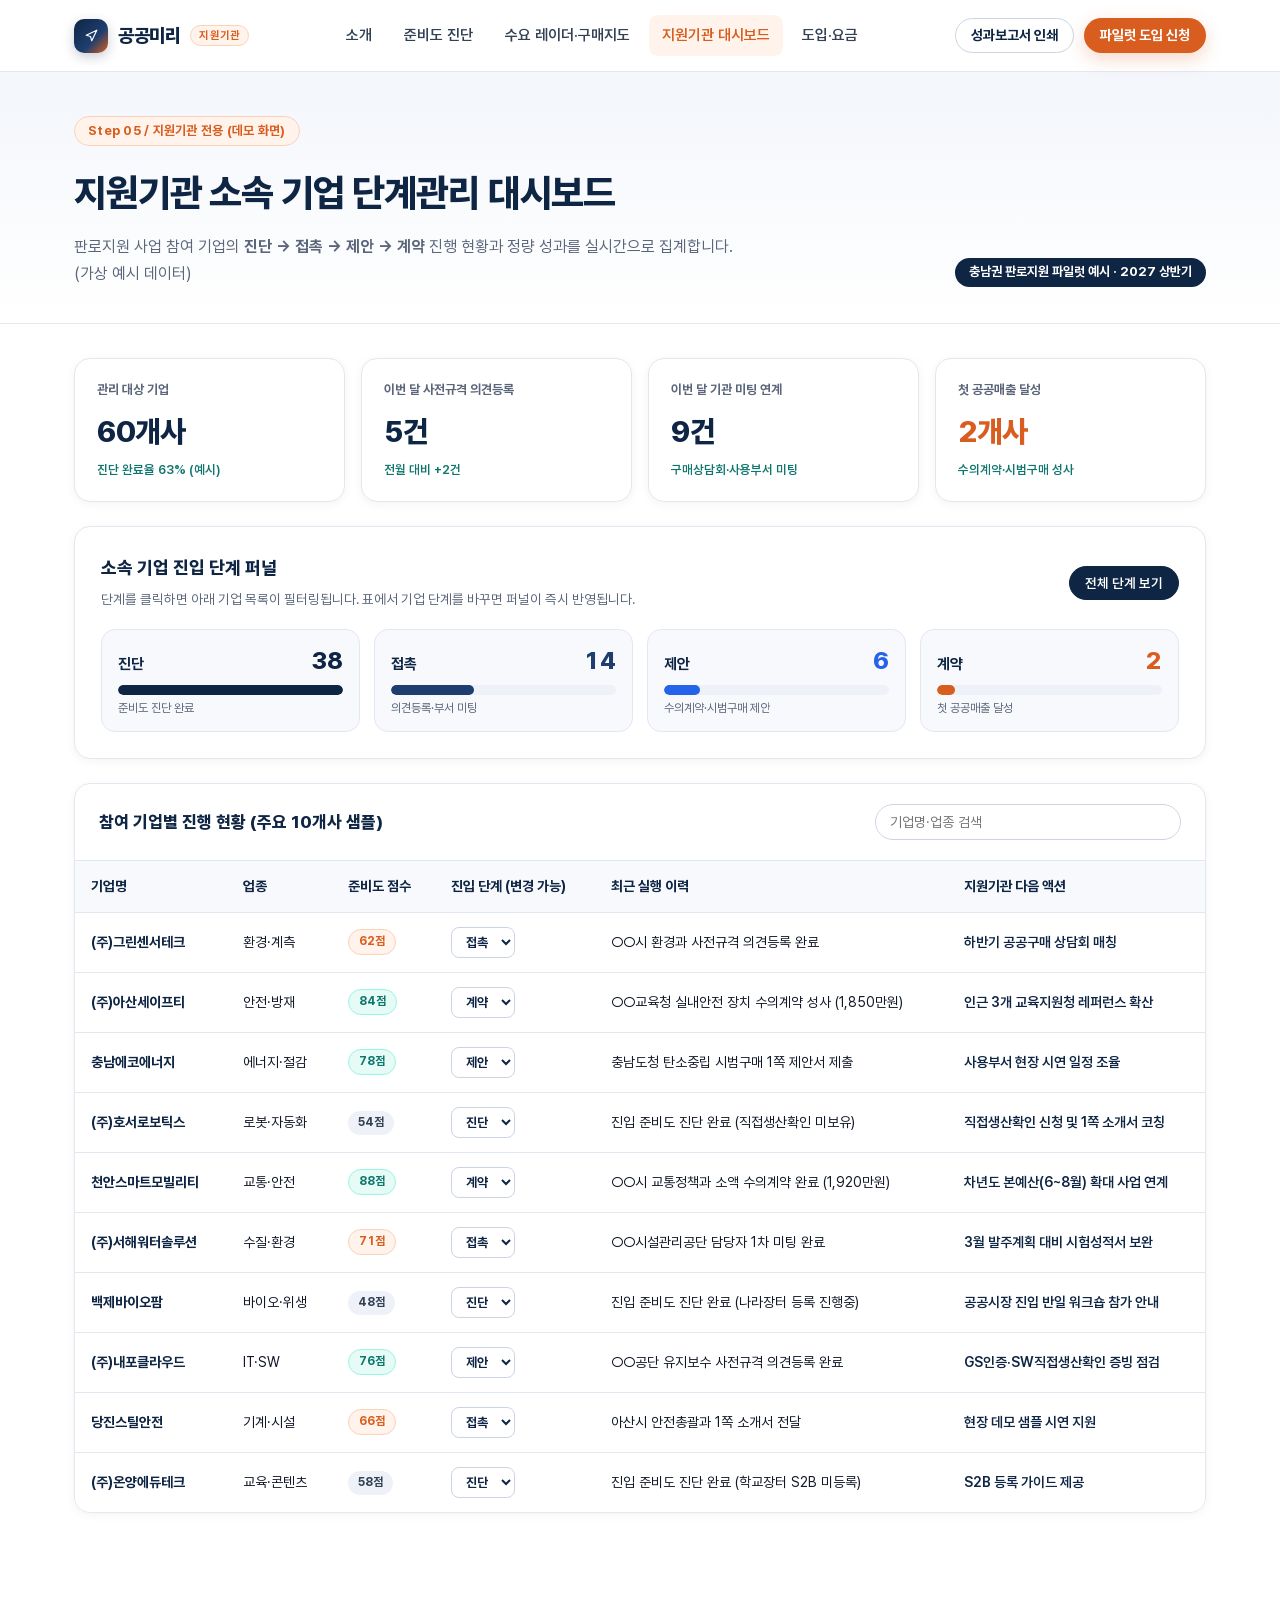
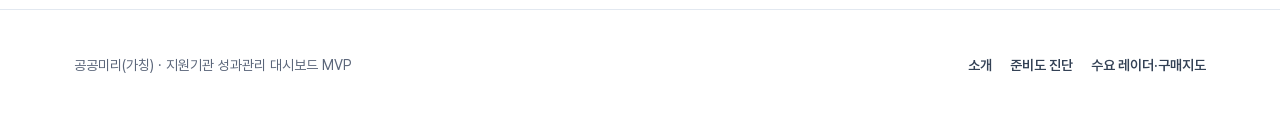
==== commit d19d0e5b: "chore: rebrand to 공공미리, anonymize competitor name, and update og-image" ====
--- a/dashboard.html
+++ b/dashboard.html
@@ -3,16 +3,27 @@
 <head>
   <meta charset="UTF-8" />
   <meta name="viewport" content="width=device-width, initial-scale=1.0" />
-  <title>지원기관 단계관리 대시보드 — 공공판 길잡이</title>
+  <title>지원기관 단계관리 대시보드 — 공공미리</title>
   <meta name="description" content="테크노파크·창조경제혁신센터·창업보육센터·지자체를 위한 소속 기업 공공시장 진입 단계(진단→접촉→제안→계약) 성과관리 대시보드" />
   <meta name="robots" content="index, follow" />
+  <meta name="author" content="공공미리" />
   <meta name="theme-color" content="#0F2544" />
+  <link rel="canonical" href="https://jaymunsh.github.io/modoo-demo/dashboard.html" />
   <link rel="icon" type="image/svg+xml" href="./assets/favicon.svg" />
   <meta property="og:type" content="website" />
   <meta property="og:locale" content="ko_KR" />
-  <meta property="og:title" content="지원기관 단계관리 대시보드 — 공공판 길잡이" />
+  <meta property="og:site_name" content="공공미리" />
+  <meta property="og:url" content="https://jaymunsh.github.io/modoo-demo/dashboard.html" />
+  <meta property="og:title" content="지원기관 단계관리 대시보드 — 공공미리" />
   <meta property="og:description" content="소속 기업별 진단·접촉·제안·계약 퍼널과 사전규격 의견등록·기관 미팅·첫 공공매출 성과 집계" />
-  <meta property="og:image" content="https://jaymunsh.github.io/modoo-demo/assets/og-image.svg" />
+  <meta property="og:image" content="https://jaymunsh.github.io/modoo-demo/assets/og-image.png" />
+  <meta property="og:image:width" content="1200" />
+  <meta property="og:image:height" content="630" />
+  <meta property="og:image:alt" content="공공미리 — 지원기관 단계관리 대시보드" />
+  <meta name="twitter:card" content="summary_large_image" />
+  <meta name="twitter:title" content="지원기관 단계관리 대시보드 — 공공미리" />
+  <meta name="twitter:description" content="테크노파크·창업보육센터·지자체를 위한 소속 기업 공공판로 성과관리" />
+  <meta name="twitter:image" content="https://jaymunsh.github.io/modoo-demo/assets/og-image.png" />
   <link rel="stylesheet" href="./css/style.css" />
   <style>
     .kpi-grid {
@@ -104,7 +115,7 @@
         <span class="brand-mark" aria-hidden="true">
           <svg width="17" height="17" viewBox="0 0 24 24" fill="none" stroke="currentColor" stroke-width="1.65" stroke-linecap="round" stroke-linejoin="round"><path d="M4.5 11.6L19.5 4.5L12.4 19.5L10.6 13.4L4.5 11.6Z"></path></svg>
         </span>
-        <span>공공판 길잡이</span>
+        <span>공공미리</span>
         <span class="brand-sub">지원기관</span>
       </a>
       <nav class="nav-links">
@@ -247,7 +258,7 @@
 
   <footer class="site-footer">
     <div class="wrap" style="display:flex;justify-content:space-between;flex-wrap:wrap;gap:12px;">
-      <span>공공판 길잡이(가칭) · 지원기관 성과관리 대시보드 MVP</span>
+      <span>공공미리(가칭) · 지원기관 성과관리 대시보드 MVP</span>
       <div class="footer-links">
         <a href="./index.html">소개</a>
         <a href="./diagnosis.html">준비도 진단</a>
--- a/css/style.css
+++ b/css/style.css
@@ -1,5 +1,5 @@
 /* ==========================================================================
-   공공판 길잡이 — Shared Design System & Stylesheet
+   공공미리 — Shared Design System & Stylesheet
    ========================================================================== */
 
 @font-face {
